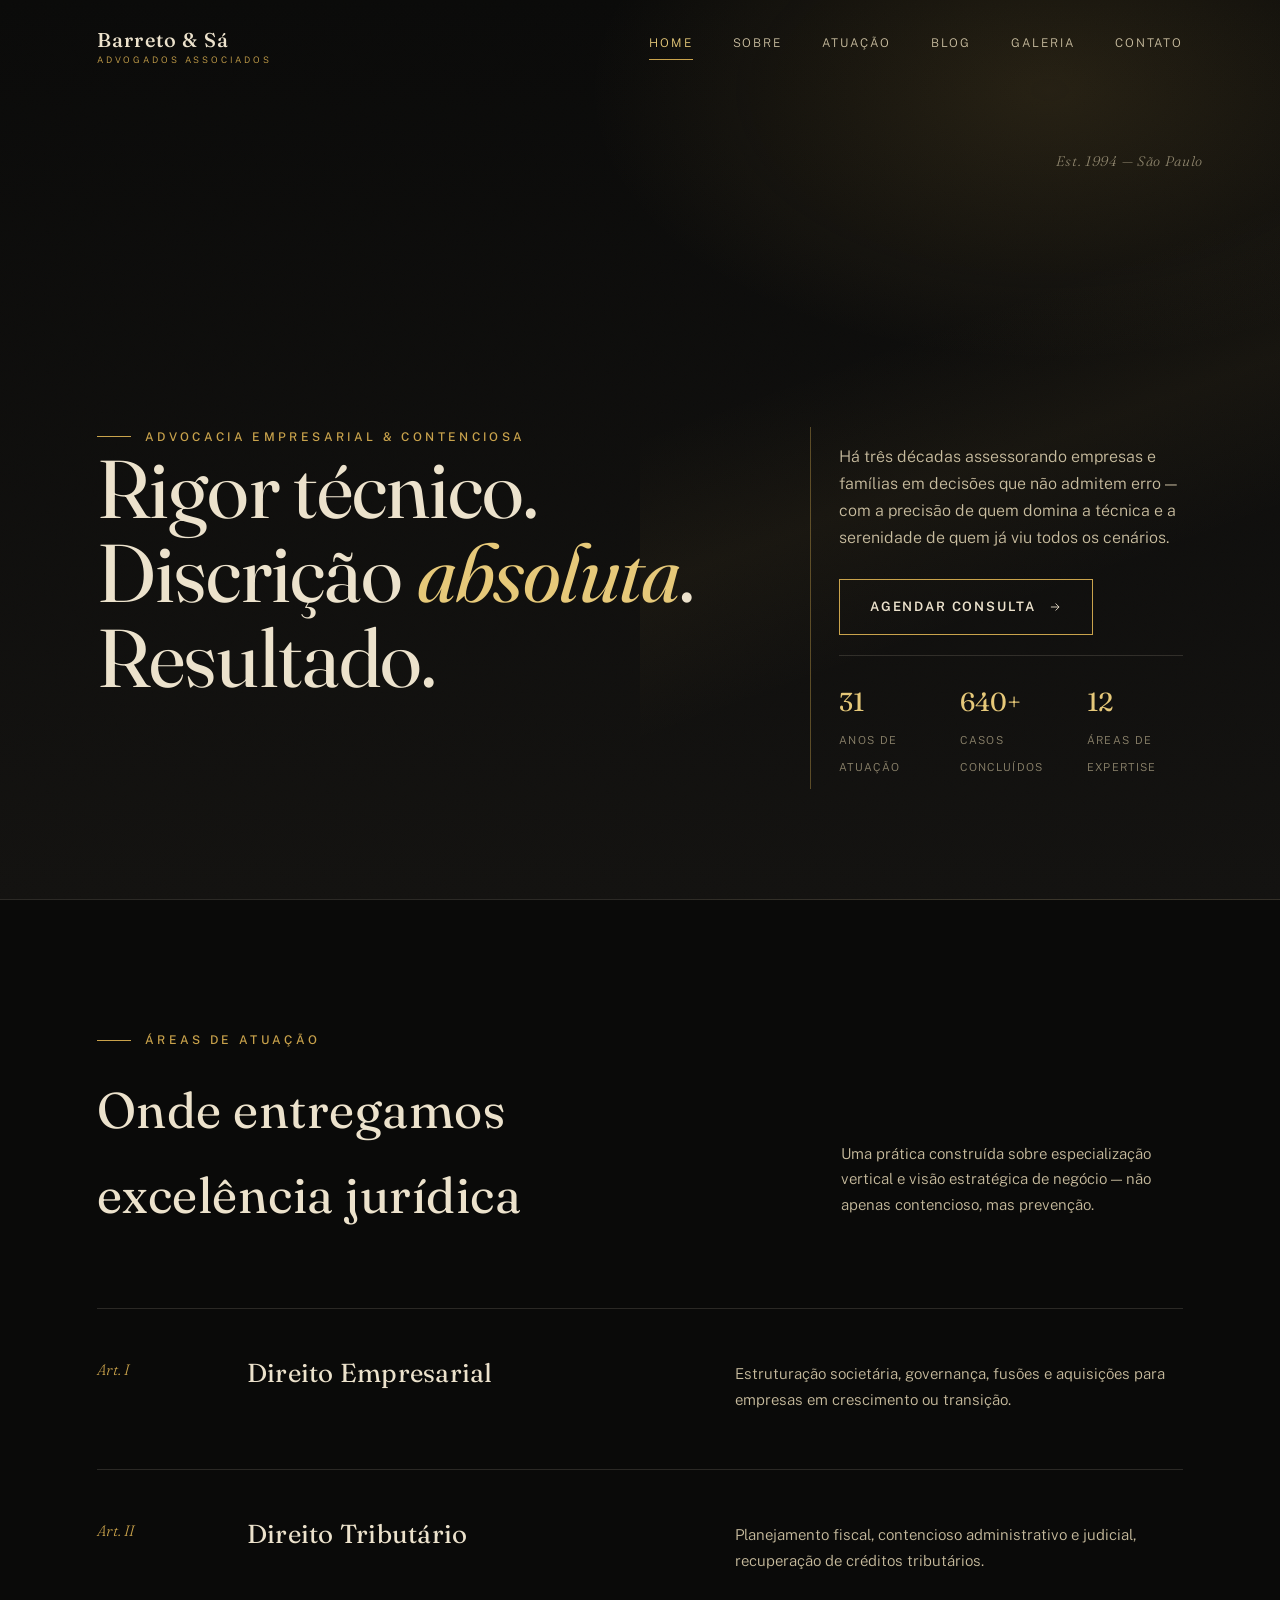
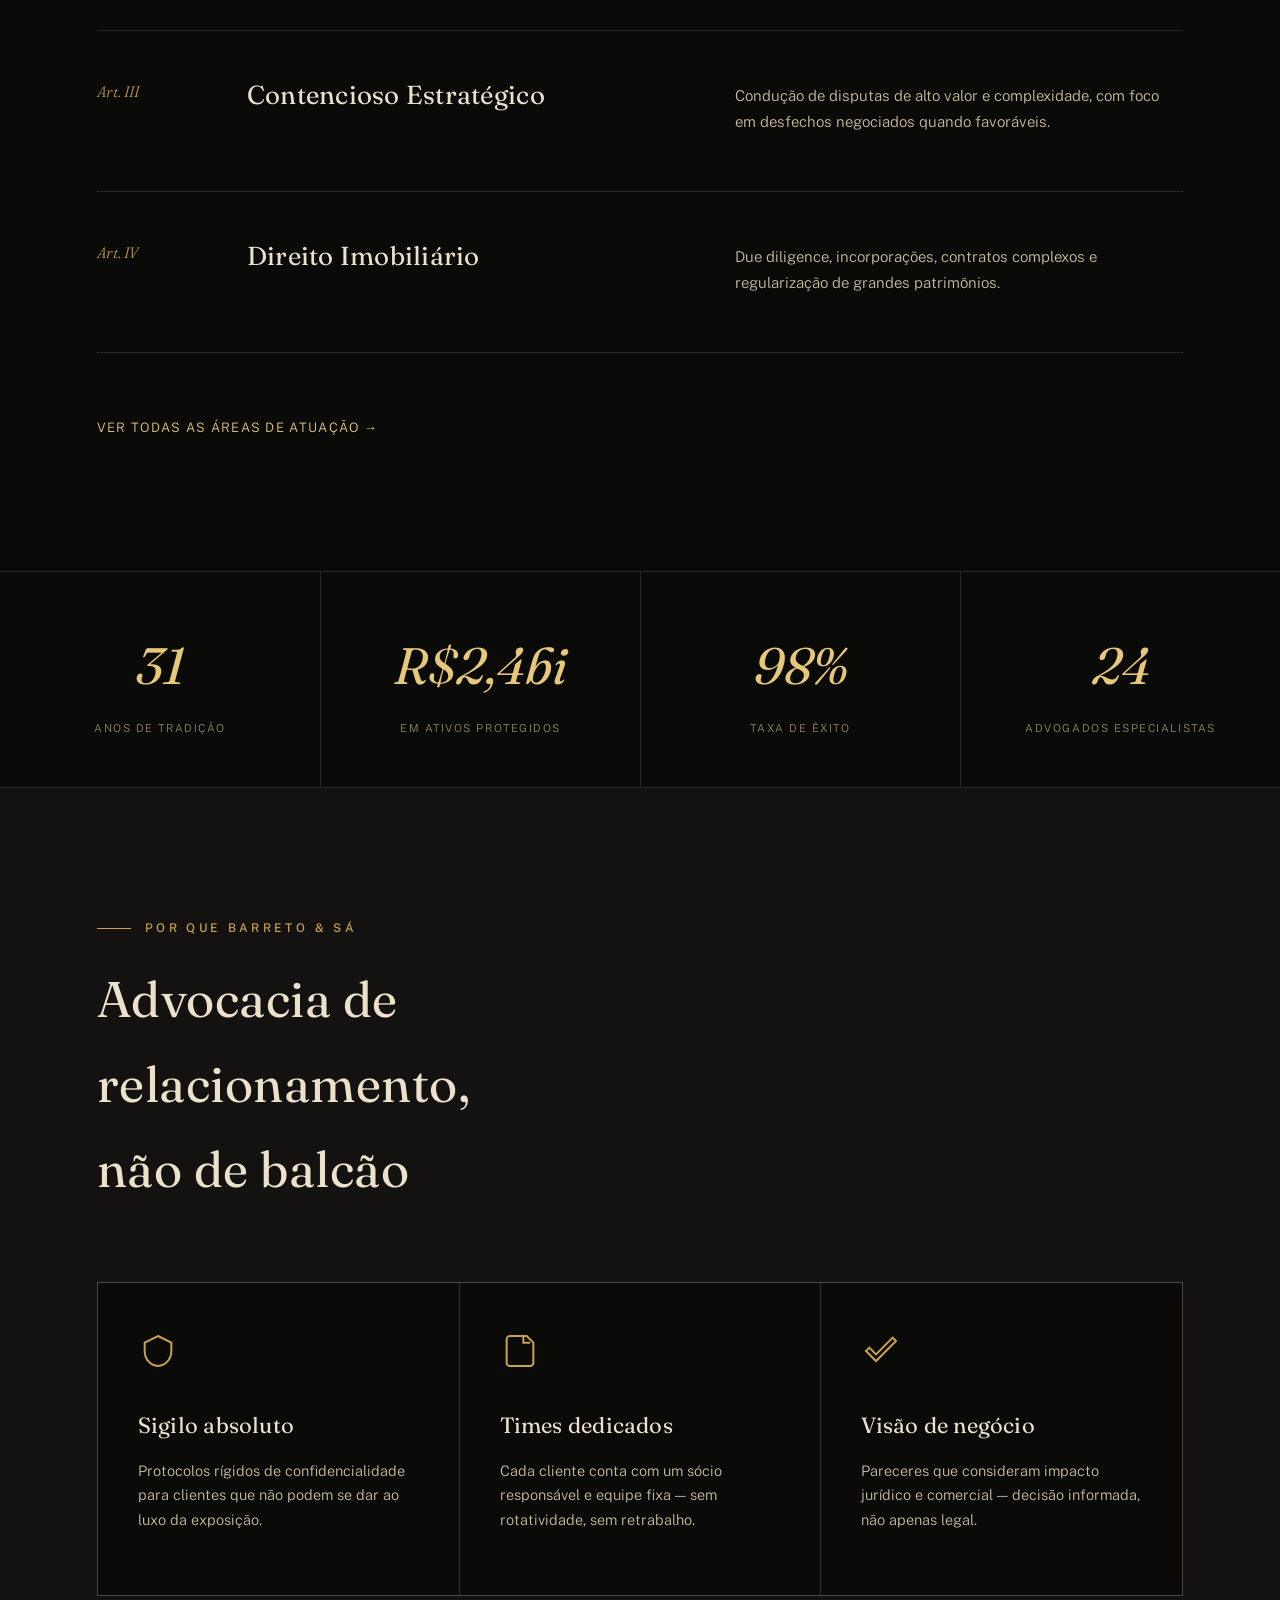
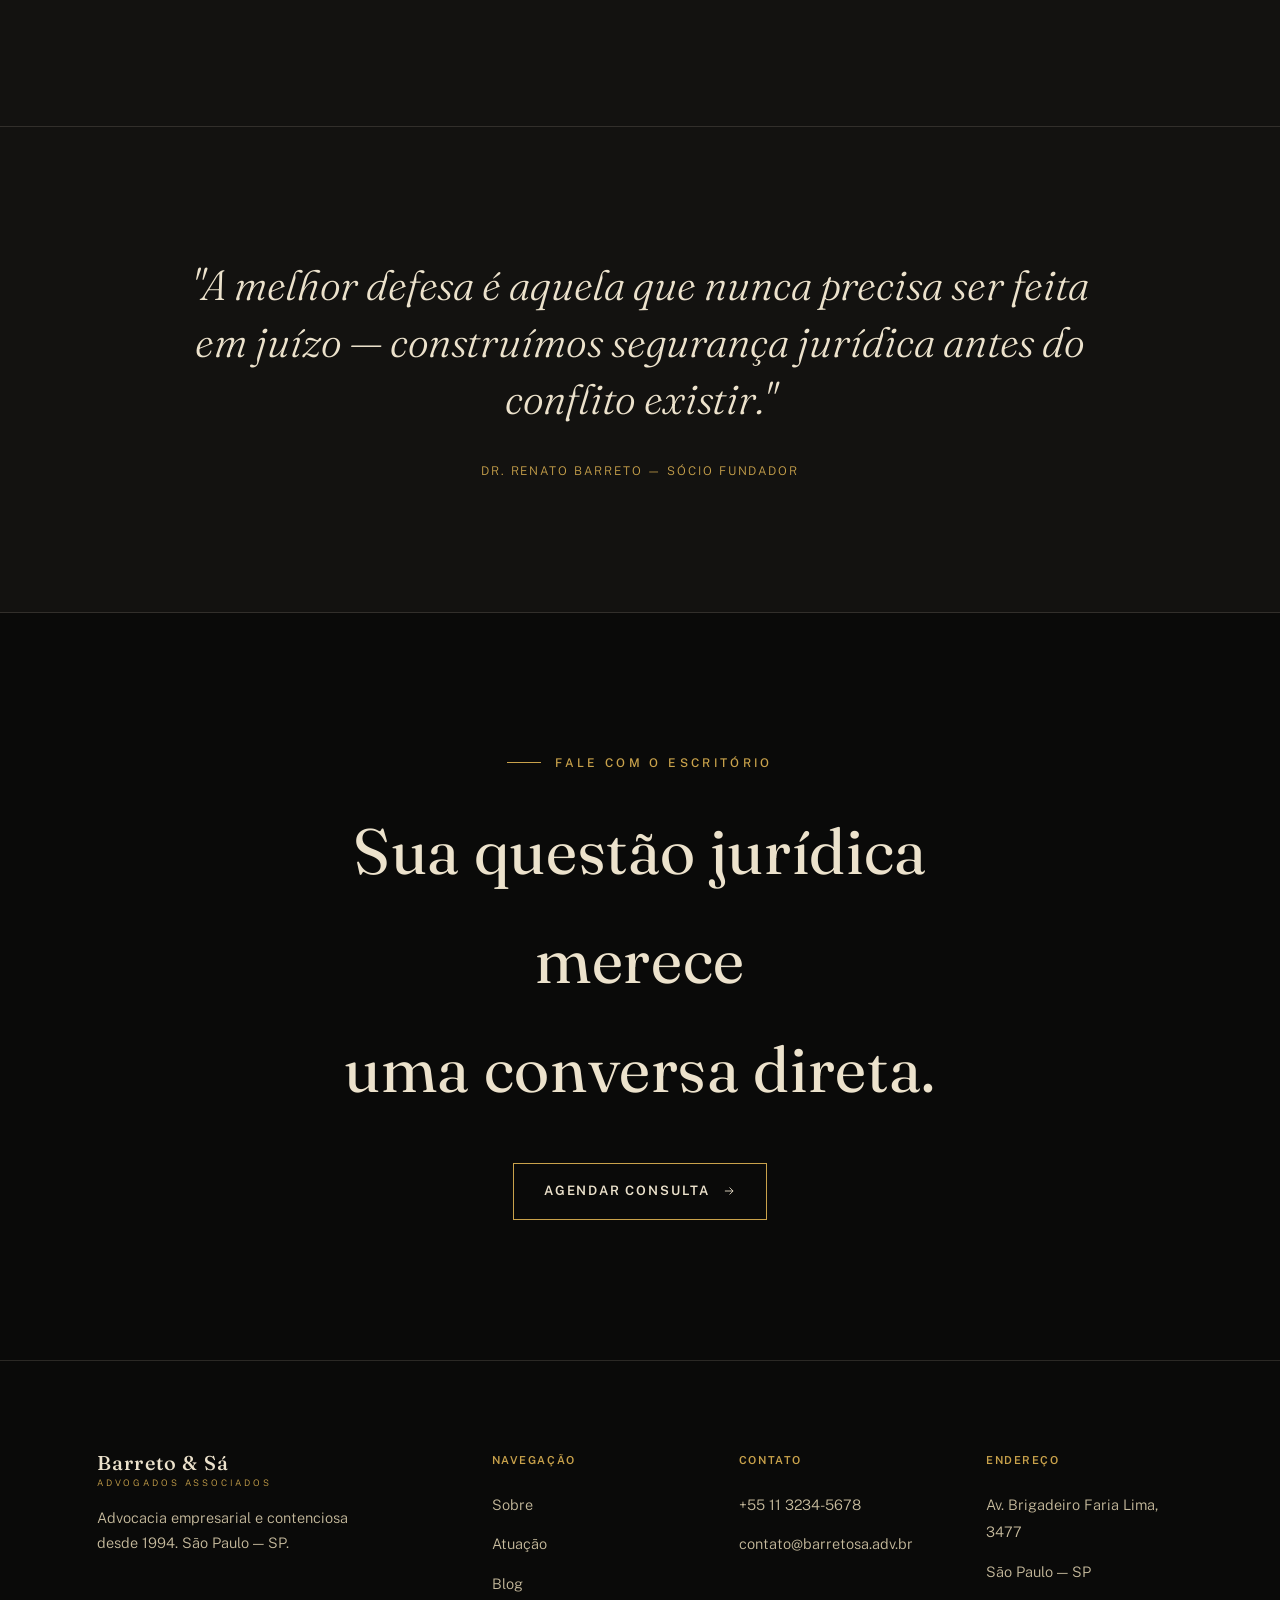
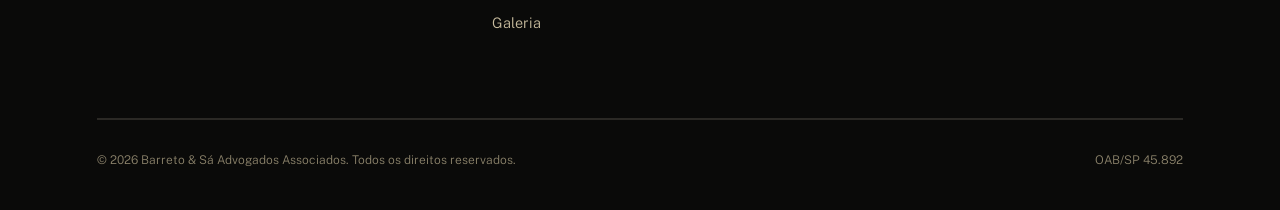
==== site/index.html @ e611cafb "Add premium law firm website (6 pages) Static HTML/CSS/JS site for Barreto & Sá Advogados with Home," ====
<!DOCTYPE html>
<html lang="pt-BR">
<head>
<meta charset="UTF-8">
<meta name="viewport" content="width=device-width, initial-scale=1.0">
<title>Barreto &amp; Sá Advogados — Advocacia Empresarial e Contenciosa</title>
<meta name="description" content="Escritório de advocacia especializado em direito empresarial, tributário e contencioso estratégico. Tradição, rigor técnico e discrição.">
<link rel="stylesheet" href="assets/css/style.css">
</head>
<body>

<header class="site-header">
  <div class="container">
    <a href="index.html" class="brand">
      <strong>Barreto &amp; Sá</strong>
      <span>Advogados Associados</span>
    </a>
    <nav class="nav-desktop">
      <a href="index.html">Home</a>
      <a href="sobre.html">Sobre</a>
      <a href="atuacao.html">Atuação</a>
      <a href="blog.html">Blog</a>
      <a href="galeria.html">Galeria</a>
      <a href="contato.html">Contato</a>
    </nav>
    <button class="nav-toggle" aria-label="Abrir menu">
      <span></span><span></span><span></span>
    </button>
  </div>
</header>

<nav class="nav-mobile">
  <a href="index.html"><span>01</span>Home</a>
  <a href="sobre.html"><span>02</span>Sobre</a>
  <a href="atuacao.html"><span>03</span>Atuação</a>
  <a href="blog.html"><span>04</span>Blog</a>
  <a href="galeria.html"><span>05</span>Galeria</a>
  <a href="contato.html"><span>06</span>Contato</a>
</nav>

<main>

  <section class="hero">
    <span class="hero-index">Est. 1994 — São Paulo</span>
    <div class="container">
      <div>
        <div class="eyebrow">Advocacia empresarial &amp; contenciosa</div>
        <h1>Rigor técnico.<br>Discrição <em>absoluta</em>.<br>Resultado.</h1>
      </div>
      <div class="hero-lede">
        <p>Há três décadas assessorando empresas e famílias em decisões que não admitem erro — com a precisão de quem domina a técnica e a serenidade de quem já viu todos os cenários.</p>
        <a href="contato.html" class="btn">
          Agendar consulta
          <svg viewBox="0 0 24 24" fill="none" stroke="currentColor" stroke-width="1.5"><path d="M5 12h14M13 6l6 6-6 6"/></svg>
        </a>
        <div class="hero-meta">
          <div><strong>31</strong><span>Anos de atuação</span></div>
          <div><strong>640+</strong><span>Casos concluídos</span></div>
          <div><strong>12</strong><span>Áreas de expertise</span></div>
        </div>
      </div>
    </div>
  </section>

  <section class="section">
    <div class="container">
      <div class="section-head" data-reveal>
        <div>
          <div class="eyebrow">Áreas de atuação</div>
          <h2>Onde entregamos<br>excelência jurídica</h2>
        </div>
        <p>Uma prática construída sobre especialização vertical e visão estratégica de negócio — não apenas contencioso, mas prevenção.</p>
      </div>

      <div class="article-list">
        <div class="article-row" data-reveal>
          <span class="article-num">Art. I</span>
          <h3>Direito Empresarial</h3>
          <p>Estruturação societária, governança, fusões e aquisições para empresas em crescimento ou transição.</p>
        </div>
        <div class="article-row" data-reveal>
          <span class="article-num">Art. II</span>
          <h3>Direito Tributário</h3>
          <p>Planejamento fiscal, contencioso administrativo e judicial, recuperação de créditos tributários.</p>
        </div>
        <div class="article-row" data-reveal>
          <span class="article-num">Art. III</span>
          <h3>Contencioso Estratégico</h3>
          <p>Condução de disputas de alto valor e complexidade, com foco em desfechos negociados quando favoráveis.</p>
        </div>
        <div class="article-row" data-reveal>
          <span class="article-num">Art. IV</span>
          <h3>Direito Imobiliário</h3>
          <p>Due diligence, incorporações, contratos complexos e regularização de grandes patrimônios.</p>
        </div>
      </div>
      <div style="margin-top:60px" data-reveal>
        <a href="atuacao.html" class="link-underline" style="font-size:13px;letter-spacing:.1em;text-transform:uppercase;color:var(--gold-light)">Ver todas as áreas de atuação →</a>
      </div>
    </div>
  </section>

  <div class="stat-strip">
    <div class="stat"><strong>31</strong><span>Anos de tradição</span></div>
    <div class="stat"><strong>R$2,4bi</strong><span>Em ativos protegidos</span></div>
    <div class="stat"><strong>98%</strong><span>Taxa de êxito</span></div>
    <div class="stat"><strong>24</strong><span>Advogados especialistas</span></div>
  </div>

  <section class="section section--soft">
    <div class="container">
      <div class="section-head" data-reveal>
        <div>
          <div class="eyebrow">Por que Barreto &amp; Sá</div>
          <h2>Advocacia de<br>relacionamento, não de balcão</h2>
        </div>
      </div>
      <div class="grid-3" data-reveal>
        <div class="card">
          <svg class="card-icon" viewBox="0 0 24 24" fill="none" stroke="currentColor" stroke-width="1.2"><path d="M12 3l8 4v5c0 5-3.5 8.5-8 9-4.5-.5-8-4-8-9V7l8-4z"/></svg>
          <h3>Sigilo absoluto</h3>
          <p>Protocolos rígidos de confidencialidade para clientes que não podem se dar ao luxo da exposição.</p>
        </div>
        <div class="card">
          <svg class="card-icon" viewBox="0 0 24 24" fill="none" stroke="currentColor" stroke-width="1.2"><path d="M4 19V5a2 2 0 012-2h10l4 4v12a2 2 0 01-2 2H6a2 2 0 01-2-2z"/><path d="M14 3v4h4"/></svg>
          <h3>Times dedicados</h3>
          <p>Cada cliente conta com um sócio responsável e equipe fixa — sem rotatividade, sem retrabalho.</p>
        </div>
        <div class="card">
          <svg class="card-icon" viewBox="0 0 24 24" fill="none" stroke="currentColor" stroke-width="1.2"><path d="M3 12l2-2 4 4 10-10 2 2-12 12-6-6z"/></svg>
          <h3>Visão de negócio</h3>
          <p>Pareceres que consideram impacto jurídico e comercial — decisão informada, não apenas legal.</p>
        </div>
      </div>
    </div>
  </section>

  <div class="quote-block" data-reveal>
    <div class="container">
      <blockquote>"A melhor defesa é aquela que nunca precisa ser feita em juízo — construímos segurança jurídica antes do conflito existir."</blockquote>
      <cite>Dr. Renato Barreto — Sócio Fundador</cite>
    </div>
  </div>

  <section class="cta">
    <div class="container" data-reveal>
      <div class="eyebrow" style="justify-content:center">Fale com o escritório</div>
      <h2>Sua questão jurídica merece<br>uma conversa direta.</h2>
      <a href="contato.html" class="btn">
        Agendar consulta
        <svg viewBox="0 0 24 24" fill="none" stroke="currentColor" stroke-width="1.5"><path d="M5 12h14M13 6l6 6-6 6"/></svg>
      </a>
    </div>
  </section>

</main>

<footer class="site-footer">
  <div class="container">
    <div class="footer-grid">
      <div class="footer-brand">
        <div class="brand"><strong>Barreto &amp; Sá</strong><span>Advogados Associados</span></div>
        <p>Advocacia empresarial e contenciosa desde 1994. São Paulo — SP.</p>
      </div>
      <div>
        <h4>Navegação</h4>
        <ul>
          <li><a href="sobre.html">Sobre</a></li>
          <li><a href="atuacao.html">Atuação</a></li>
          <li><a href="blog.html">Blog</a></li>
          <li><a href="galeria.html">Galeria</a></li>
        </ul>
      </div>
      <div>
        <h4>Contato</h4>
        <ul>
          <li><a href="tel:+551132345678">+55 11 3234-5678</a></li>
          <li><a href="mailto:contato@barretosa.adv.br">contato@barretosa.adv.br</a></li>
        </ul>
      </div>
      <div>
        <h4>Endereço</h4>
        <ul>
          <li><a href="contato.html">Av. Brigadeiro Faria Lima, 3477</a></li>
          <li><a href="contato.html">São Paulo — SP</a></li>
        </ul>
      </div>
    </div>
    <hr class="rule">
    <div class="footer-bottom">
      <span>© 2026 Barreto &amp; Sá Advogados Associados. Todos os direitos reservados.</span>
      <span>OAB/SP 45.892</span>
    </div>
  </div>
</footer>

<script src="assets/js/main.js"></script>
</body>
</html>
---- site/assets/css/style.css ----
/* ==========================================================================
   BARRETO & SÁ ADVOGADOS — Design System
   Preto · Dourado · Champanhe
   ========================================================================== */

@import url('https://fonts.googleapis.com/css2?family=Fraunces:ital,opsz,wght@0,9..144,300;0,9..144,400;0,9..144,500;0,9..144,600;1,9..144,400;1,9..144,500&family=Public+Sans:wght@300;400;500;600&display=swap');

:root{
  --ink:#0a0a09;
  --ink-soft:#131210;
  --ink-elev:#1b1916;
  --champagne:#ece2cc;
  --champagne-dim:#c9bd9f;
  --champagne-faint:#8d846c;
  --gold:#c9a24b;
  --gold-light:#e6c878;
  --gold-deep:#8a6a2f;
  --line: rgba(236,226,204,0.14);
  --line-strong: rgba(201,162,75,0.4);

  --serif: 'Fraunces', 'Georgia', serif;
  --sans: 'Public Sans', -apple-system, sans-serif;

  --container: 1240px;
  --gutter: clamp(24px, 6vw, 96px);
}

*,*::before,*::after{ box-sizing:border-box; }
html{ scroll-behavior:smooth; }
body{
  margin:0;
  background:var(--ink);
  color:var(--champagne);
  font-family:var(--sans);
  font-weight:300;
  font-size:16px;
  line-height:1.7;
  -webkit-font-smoothing:antialiased;
  position:relative;
}

/* grain overlay */
body::before{
  content:"";
  position:fixed;
  inset:0;
  z-index:9999;
  pointer-events:none;
  opacity:.05;
  mix-blend-mode:overlay;
  background-image:url("data:image/svg+xml,%3Csvg xmlns='http://www.w3.org/2000/svg' width='140' height='140'%3E%3Cfilter id='n'%3E%3CfeTurbulence type='fractalNoise' baseFrequency='0.9' numOctaves='2' stitchTiles='stitch'/%3E%3C/filter%3E%3Crect width='100%25' height='100%25' filter='url(%23n)'/%3E%3C/svg%3E");
}

h1,h2,h3,h4{
  font-family:var(--serif);
  font-weight:400;
  color:var(--champagne);
  margin:0;
  letter-spacing:.01em;
}

a{ color:inherit; text-decoration:none; }
img{ max-width:100%; display:block; }
ul{ list-style:none; margin:0; padding:0; }

.container{
  max-width:var(--container);
  margin:0 auto;
  padding-left:var(--gutter);
  padding-right:var(--gutter);
}

.eyebrow{
  display:flex;
  align-items:center;
  gap:14px;
  font-family:var(--sans);
  font-size:12px;
  letter-spacing:.28em;
  text-transform:uppercase;
  color:var(--gold);
  font-weight:500;
}
.eyebrow::before{
  content:"";
  width:34px; height:1px;
  background:var(--gold);
}

.rule{
  height:1px;
  width:100%;
  background:var(--line);
  border:none;
  margin:0;
}
.rule--gold{ background:var(--line-strong); }

/* ---------------- buttons / links ---------------- */
.btn{
  display:inline-flex;
  align-items:center;
  gap:12px;
  font-family:var(--sans);
  font-size:13px;
  letter-spacing:.14em;
  text-transform:uppercase;
  font-weight:600;
  padding:16px 30px;
  border:1px solid var(--gold);
  color:var(--champagne);
  position:relative;
  overflow:hidden;
  transition:color .5s ease;
}
.btn::before{
  content:"";
  position:absolute;
  inset:0;
  background:var(--gold);
  transform:translateX(-101%);
  transition:transform .5s cubic-bezier(.65,0,.35,1);
  z-index:-1;
}
.btn:hover{ color:var(--ink); }
.btn:hover::before{ transform:translateX(0); }
.btn svg{ width:14px; height:14px; transition:transform .4s ease; }
.btn:hover svg{ transform:translateX(4px); }

.btn--ghost{ border-color:var(--line); }
.btn--ghost:hover{ color:var(--champagne); }
.btn--ghost::before{ background:var(--ink-elev); }

.link-underline{
  position:relative;
  padding-bottom:2px;
  background-image:linear-gradient(var(--gold),var(--gold));
  background-size:0% 1px;
  background-repeat:no-repeat;
  background-position:left bottom;
  transition:background-size .4s ease;
}
.link-underline:hover{ background-size:100% 1px; }

/* ---------------- header ---------------- */
.site-header{
  position:fixed;
  top:0; left:0; right:0;
  z-index:500;
  padding:28px 0;
  transition:background .5s ease, padding .5s ease, border-color .5s ease;
  border-bottom:1px solid transparent;
}
.site-header.is-scrolled{
  background:rgba(10,10,9,.92);
  backdrop-filter:blur(10px);
  padding:18px 0;
  border-color:var(--line);
}
.site-header .container{
  display:flex;
  align-items:center;
  justify-content:space-between;
  gap:24px;
}
.brand{
  font-family:var(--serif);
  font-size:20px;
  letter-spacing:.06em;
  display:flex;
  flex-direction:column;
  line-height:1.15;
}
.brand strong{ font-weight:500; }
.brand span{
  font-family:var(--sans);
  font-size:9px;
  letter-spacing:.32em;
  text-transform:uppercase;
  color:var(--gold);
  margin-top:4px;
}

.nav-desktop{
  display:flex;
  align-items:center;
  gap:40px;
}
.nav-desktop a{
  font-size:12px;
  letter-spacing:.16em;
  text-transform:uppercase;
  color:var(--champagne-dim);
  padding-bottom:6px;
  border-bottom:1px solid transparent;
  transition:color .3s ease, border-color .3s ease;
}
.nav-desktop a:hover,
.nav-desktop a.active{
  color:var(--gold-light);
  border-color:var(--gold);
}

.nav-toggle{
  display:none;
  flex-direction:column;
  gap:6px;
  background:none;
  border:none;
  cursor:pointer;
  padding:8px;
  z-index:600;
}
.nav-toggle span{
  width:26px; height:1px;
  background:var(--champagne);
  transition:transform .35s ease, opacity .35s ease;
}
.nav-toggle.is-open span:nth-child(1){ transform:translateY(7px) rotate(45deg); }
.nav-toggle.is-open span:nth-child(2){ opacity:0; }
.nav-toggle.is-open span:nth-child(3){ transform:translateY(-7px) rotate(-45deg); }

.nav-mobile{
  position:fixed;
  inset:0;
  background:var(--ink);
  z-index:400;
  display:flex;
  flex-direction:column;
  align-items:flex-start;
  justify-content:center;
  gap:22px;
  padding:0 var(--gutter);
  transform:translateY(-100%);
  transition:transform .55s cubic-bezier(.65,0,.35,1);
}
.nav-mobile.is-open{ transform:translateY(0); }
.nav-mobile a{
  font-family:var(--serif);
  font-size:clamp(30px,7vw,46px);
  color:var(--champagne);
  font-style:italic;
}
.nav-mobile a span{
  color:var(--gold);
  font-family:var(--sans);
  font-size:13px;
  font-style:normal;
  margin-right:16px;
}

/* ---------------- hero ---------------- */
.hero{
  min-height:100vh;
  display:flex;
  align-items:flex-end;
  position:relative;
  padding-top:160px;
  padding-bottom:110px;
  background:
    radial-gradient(ellipse 60% 50% at 82% 10%, rgba(201,162,75,.14), transparent 60%),
    linear-gradient(180deg,#0a0a09 0%, #131210 100%);
  border-bottom:1px solid var(--line);
  overflow:hidden;
}
.hero::after{
  content:"";
  position:absolute;
  right:-10%; top:-20%;
  width:60%; height:140%;
  background:linear-gradient(160deg, transparent 40%, rgba(201,162,75,.05) 50%, transparent 60%);
  pointer-events:none;
}
.hero .container{
  display:grid;
  grid-template-columns:1.4fr .8fr;
  gap:60px;
  width:100%;
  position:relative;
  z-index:2;
}
.hero-index{
  position:absolute;
  top:150px; right:var(--gutter);
  font-family:var(--serif);
  font-style:italic;
  font-size:14px;
  color:var(--champagne-faint);
  letter-spacing:.05em;
}
.hero h1{
  font-size:clamp(46px, 6.4vw, 92px);
  line-height:1.03;
  letter-spacing:-.01em;
}
.hero h1 em{
  font-style:italic;
  color:var(--gold-light);
  font-weight:400;
}
.hero-lede{
  align-self:flex-end;
  padding-bottom:10px;
  border-left:1px solid var(--line-strong);
  padding-left:28px;
}
.hero-lede p{
  color:var(--champagne-dim);
  font-size:16px;
  margin-bottom:28px;
}
.hero-meta{
  margin-top:20px;
  display:flex;
  gap:36px;
  padding-top:24px;
  border-top:1px solid var(--line);
}
.hero-meta div strong{
  display:block;
  font-family:var(--serif);
  font-size:26px;
  color:var(--gold-light);
  font-weight:400;
}
.hero-meta div span{
  font-size:11px;
  letter-spacing:.12em;
  text-transform:uppercase;
  color:var(--champagne-faint);
}

/* ---------------- page hero (inner pages) ---------------- */
.page-hero{
  padding:200px 0 90px;
  border-bottom:1px solid var(--line);
  background:
    radial-gradient(ellipse 50% 60% at 12% 0%, rgba(201,162,75,.12), transparent 60%),
    var(--ink);
}
.page-hero .eyebrow{ margin-bottom:22px; }
.page-hero h1{
  font-size:clamp(40px,6vw,72px);
  max-width:16ch;
}
.page-hero p{
  max-width:56ch;
  color:var(--champagne-dim);
  margin-top:24px;
  font-size:17px;
}

/* ---------------- sections ---------------- */
section{ position:relative; }
.section{ padding:130px 0; }
.section--tight{ padding:90px 0; }
.section--soft{ background:var(--ink-soft); }

.section-head{
  display:flex;
  justify-content:space-between;
  align-items:flex-end;
  gap:40px;
  margin-bottom:70px;
  flex-wrap:wrap;
}
.section-head h2{
  font-size:clamp(32px,4vw,50px);
  max-width:14ch;
  margin-top:18px;
}
.section-head p{
  max-width:38ch;
  color:var(--champagne-dim);
  font-size:15px;
  padding-bottom:6px;
}

/* numbered article style */
.article-list{
  display:flex;
  flex-direction:column;
}
.article-row{
  display:grid;
  grid-template-columns:110px 1fr 1fr;
  gap:40px;
  padding:42px 0;
  border-top:1px solid var(--line);
  align-items:start;
  transition:background .4s ease;
}
.article-list .article-row:last-child{ border-bottom:1px solid var(--line); }
.article-row:hover{ background:rgba(201,162,75,.03); }
.article-num{
  font-family:var(--serif);
  font-style:italic;
  font-size:15px;
  color:var(--gold);
  padding-top:6px;
}
.article-row h3{ font-size:26px; }
.article-row p{ color:var(--champagne-dim); font-size:15px; margin-top:10px; }
.article-tag{
  font-size:11px;
  letter-spacing:.12em;
  text-transform:uppercase;
  color:var(--champagne-faint);
}

/* cards grid */
.grid-3{
  display:grid;
  grid-template-columns:repeat(3,1fr);
  gap:1px;
  background:var(--line);
  border:1px solid var(--line);
}
.grid-2{
  display:grid;
  grid-template-columns:repeat(2,1fr);
  gap:1px;
  background:var(--line);
  border:1px solid var(--line);
}
.card{
  background:var(--ink);
  padding:48px 40px;
  transition:background .4s ease;
}
.card:hover{ background:var(--ink-soft); }
.card .card-icon{
  width:40px; height:40px;
  margin-bottom:28px;
  color:var(--gold);
}
.card h3{ font-size:22px; margin-bottom:14px; }
.card p{ color:var(--champagne-dim); font-size:14.5px; }

/* stat strip */
.stat-strip{
  display:grid;
  grid-template-columns:repeat(4,1fr);
  border-top:1px solid var(--line);
  border-bottom:1px solid var(--line);
}
.stat{
  padding:50px 30px;
  text-align:center;
  border-left:1px solid var(--line);
}
.stat:first-child{ border-left:none; }
.stat strong{
  display:block;
  font-family:var(--serif);
  font-style:italic;
  font-size:clamp(36px,4vw,54px);
  color:var(--gold-light);
  font-weight:400;
}
.stat span{
  font-size:11px;
  letter-spacing:.14em;
  text-transform:uppercase;
  color:var(--champagne-faint);
  display:block;
  margin-top:10px;
}

/* quote */
.quote-block{
  padding:130px 0;
  text-align:center;
  background:var(--ink-soft);
  border-top:1px solid var(--line);
  border-bottom:1px solid var(--line);
}
.quote-block blockquote{
  font-family:var(--serif);
  font-style:italic;
  font-size:clamp(26px,3.6vw,42px);
  max-width:900px;
  margin:0 auto;
  line-height:1.35;
  color:var(--champagne);
}
.quote-block cite{
  display:block;
  margin-top:34px;
  font-style:normal;
  font-size:12px;
  letter-spacing:.16em;
  text-transform:uppercase;
  color:var(--gold);
}

/* CTA */
.cta{
  padding:140px 0;
  text-align:center;
  position:relative;
}
.cta h2{
  font-size:clamp(34px,5vw,64px);
  max-width:16ch;
  margin:24px auto 40px;
}

/* footer */
.site-footer{
  border-top:1px solid var(--line);
  padding:90px 0 40px;
  background:var(--ink);
}
.footer-grid{
  display:grid;
  grid-template-columns:1.4fr .8fr .8fr .8fr;
  gap:50px;
  padding-bottom:70px;
}
.footer-grid h4{
  font-size:11px;
  letter-spacing:.14em;
  text-transform:uppercase;
  color:var(--gold);
  margin-bottom:22px;
  font-family:var(--sans);
  font-weight:600;
}
.footer-grid li{ margin-bottom:12px; }
.footer-grid a{ color:var(--champagne-dim); font-size:14.5px; }
.footer-grid a:hover{ color:var(--gold-light); }
.footer-brand p{ color:var(--champagne-dim); font-size:14.5px; max-width:32ch; margin-top:18px; }
.footer-bottom{
  display:flex;
  justify-content:space-between;
  align-items:center;
  padding-top:30px;
  border-top:1px solid var(--line);
  font-size:12px;
  color:var(--champagne-faint);
  flex-wrap:wrap;
  gap:12px;
}

/* reveal on scroll */
[data-reveal]{
  opacity:0;
  transform:translateY(28px);
  transition:opacity .9s cubic-bezier(.16,1,.3,1), transform .9s cubic-bezier(.16,1,.3,1);
}
[data-reveal].is-visible{ opacity:1; transform:none; }

/* ---------------- sobre page ---------------- */
.timeline{ position:relative; padding-left:40px; }
.timeline::before{
  content:"";
  position:absolute; left:0; top:6px; bottom:6px;
  width:1px; background:var(--line);
}
.timeline-item{ position:relative; padding-bottom:60px; }
.timeline-item::before{
  content:"";
  position:absolute; left:-45px; top:4px;
  width:9px; height:9px; border-radius:50%;
  background:var(--gold);
  box-shadow:0 0 0 4px var(--ink), 0 0 0 5px var(--line-strong);
}
.timeline-item .year{
  font-family:var(--serif); font-style:italic;
  color:var(--gold); font-size:18px; margin-bottom:8px; display:block;
}
.timeline-item h3{ font-size:22px; margin-bottom:8px; }
.timeline-item p{ color:var(--champagne-dim); font-size:15px; max-width:60ch; }

.partner-card{ display:flex; gap:34px; padding:44px 0; border-top:1px solid var(--line); }
.partner-card:last-child{ border-bottom:1px solid var(--line); }
.partner-photo{
  width:150px; height:180px; flex-shrink:0;
  background:linear-gradient(155deg,var(--ink-elev),var(--ink-soft));
  border:1px solid var(--line-strong);
  display:flex; align-items:center; justify-content:center;
  font-family:var(--serif); font-style:italic; color:var(--gold); font-size:13px;
}
.partner-card h3{ font-size:24px; }
.partner-card .role{ color:var(--gold); font-size:12px; letter-spacing:.1em; text-transform:uppercase; margin:8px 0 16px; }
.partner-card p{ color:var(--champagne-dim); font-size:14.5px; max-width:56ch; }

/* ---------------- atuação page ---------------- */
.practice-accordion{ border-top:1px solid var(--line); }
.practice-item{ border-bottom:1px solid var(--line); }
.practice-trigger{
  width:100%;
  display:flex;
  align-items:center;
  justify-content:space-between;
  gap:20px;
  padding:34px 0;
  background:none;
  border:none;
  cursor:pointer;
  text-align:left;
  color:var(--champagne);
}
.practice-trigger .num{ font-family:var(--serif); font-style:italic; color:var(--gold); font-size:14px; margin-right:24px; }
.practice-trigger h3{ font-size:26px; flex:1; }
.practice-trigger .plus{
  width:32px; height:32px;
  border:1px solid var(--line-strong);
  border-radius:50%;
  position:relative;
  flex-shrink:0;
  transition:transform .4s ease, background .4s ease;
}
.practice-trigger .plus::before,
.practice-trigger .plus::after{
  content:"";
  position:absolute; background:var(--gold);
  top:50%; left:50%;
  transform:translate(-50%,-50%);
}
.practice-trigger .plus::before{ width:12px; height:1px; }
.practice-trigger .plus::after{ width:1px; height:12px; transition:opacity .3s ease; }
.practice-item.is-open .plus{ transform:rotate(180deg); background:var(--gold); }
.practice-item.is-open .plus::after{ opacity:0; }
.practice-item.is-open .plus::before{ background:var(--ink); }

.practice-panel{
  max-height:0;
  overflow:hidden;
  transition:max-height .5s cubic-bezier(.65,0,.35,1);
}
.practice-panel-inner{
  padding:0 0 40px 54px;
  color:var(--champagne-dim);
  font-size:15px;
  max-width:70ch;
  display:flex;
  flex-wrap:wrap;
  gap:12px 30px;
}
.practice-panel-inner p{ width:100%; margin-bottom:16px; }
.practice-panel-inner li{ font-size:13px; color:var(--gold-light); }
.practice-panel-inner li::before{ content:"— "; color:var(--gold); }

/* ---------------- blog page ---------------- */
.post-featured{
  display:grid;
  grid-template-columns:1fr 1fr;
  gap:60px;
  align-items:center;
  padding-bottom:90px;
  border-bottom:1px solid var(--line);
  margin-bottom:90px;
}
.post-thumb{
  aspect-ratio:4/5;
  background:
    linear-gradient(155deg, rgba(201,162,75,.18), transparent 60%),
    linear-gradient(200deg,#1b1916,#0a0a09);
  border:1px solid var(--line-strong);
  position:relative;
  overflow:hidden;
}
.post-thumb::after{
  content:attr(data-tag);
  position:absolute; bottom:20px; left:20px;
  font-size:11px; letter-spacing:.14em; text-transform:uppercase;
  color:var(--gold-light);
  border:1px solid var(--line-strong);
  padding:8px 14px;
  background:rgba(10,10,9,.6);
}
.post-meta{
  display:flex; gap:18px; align-items:center;
  font-size:11.5px; letter-spacing:.1em; text-transform:uppercase;
  color:var(--champagne-faint);
  margin-bottom:20px;
}
.post-meta .dot{ width:4px;height:4px;border-radius:50%;background:var(--gold); }
.post-featured h2{ font-size:clamp(28px,3.4vw,42px); margin-bottom:20px; }
.post-featured p{ color:var(--champagne-dim); margin-bottom:28px; }

.post-grid{
  display:grid;
  grid-template-columns:repeat(3,1fr);
  gap:50px 40px;
}
.post-card .post-thumb{ aspect-ratio:5/4; margin-bottom:26px; }
.post-card h3{ font-size:21px; margin-bottom:12px; line-height:1.3; }
.post-card p{ color:var(--champagne-dim); font-size:14px; }

.blog-filters{
  display:flex; gap:10px; flex-wrap:wrap;
  margin-bottom:70px;
}
.blog-filters button{
  background:none;
  border:1px solid var(--line);
  color:var(--champagne-dim);
  font-size:12px;
  letter-spacing:.08em;
  text-transform:uppercase;
  padding:10px 20px;
  cursor:pointer;
  transition:all .3s ease;
}
.blog-filters button.active,
.blog-filters button:hover{
  border-color:var(--gold);
  color:var(--gold-light);
}

/* ---------------- galeria page ---------------- */
.gallery-grid{
  display:grid;
  grid-template-columns:repeat(4,1fr);
  grid-auto-rows:220px;
  gap:6px;
}
.gallery-item{
  position:relative;
  overflow:hidden;
  cursor:pointer;
  background:linear-gradient(160deg,var(--ink-elev),#0a0a09);
  border:1px solid var(--line);
}
.gallery-item.tall{ grid-row:span 2; }
.gallery-item.wide{ grid-column:span 2; }
.gallery-item::before{
  content:"";
  position:absolute; inset:0;
  background:radial-gradient(circle at 30% 20%, rgba(201,162,75,.22), transparent 60%);
  opacity:.7;
  transition:opacity .5s ease;
}
.gallery-item::after{
  content:attr(data-label);
  position:absolute; left:22px; bottom:22px;
  font-family:var(--serif); font-style:italic;
  color:var(--champagne);
  font-size:16px;
  opacity:0;
  transform:translateY(10px);
  transition:all .45s ease;
}
.gallery-item:hover::before{ opacity:1; }
.gallery-item:hover::after{ opacity:1; transform:none; }
.gallery-item:hover{ border-color:var(--line-strong); }

.lightbox{
  position:fixed; inset:0; z-index:900;
  background:rgba(10,10,9,.96);
  display:flex; align-items:center; justify-content:center;
  opacity:0; pointer-events:none;
  transition:opacity .4s ease;
  flex-direction:column;
  gap:20px;
  padding:40px;
}
.lightbox.is-open{ opacity:1; pointer-events:auto; }
.lightbox-frame{
  width:min(70vw,700px); aspect-ratio:4/3;
  background:linear-gradient(160deg,var(--ink-elev),#0a0a09);
  border:1px solid var(--line-strong);
  display:flex; align-items:center; justify-content:center;
  font-family:var(--serif); font-style:italic; color:var(--gold); font-size:20px;
}
.lightbox-caption{ color:var(--champagne-dim); font-size:13px; letter-spacing:.1em; text-transform:uppercase; }
.lightbox-close{
  position:absolute; top:36px; right:var(--gutter);
  width:44px; height:44px;
  border:1px solid var(--line-strong);
  background:none; cursor:pointer;
  color:var(--champagne);
  font-family:var(--sans); font-size:14px;
}

/* ---------------- contato page ---------------- */
.contact-layout{
  display:grid;
  grid-template-columns:.9fr 1.1fr;
  gap:80px;
}
.contact-info-row{
  display:flex; gap:24px;
  padding:28px 0;
  border-top:1px solid var(--line);
}
.contact-info-row:last-child{ border-bottom:1px solid var(--line); }
.contact-info-row .ic{ color:var(--gold); flex-shrink:0; width:22px; margin-top:3px; }
.contact-info-row h4{
  font-size:11px; letter-spacing:.12em; text-transform:uppercase;
  color:var(--champagne-faint); margin-bottom:8px; font-family:var(--sans); font-weight:600;
}
.contact-info-row p{ font-size:15px; color:var(--champagne); }

.map-block{
  margin-top:40px;
  aspect-ratio:16/9;
  background:
    repeating-linear-gradient(0deg, transparent, transparent 39px, var(--line) 40px),
    repeating-linear-gradient(90deg, transparent, transparent 39px, var(--line) 40px),
    var(--ink-soft);
  border:1px solid var(--line);
  display:flex; align-items:center; justify-content:center;
  position:relative;
}
.map-block span{
  font-family:var(--serif); font-style:italic; color:var(--gold-light); font-size:15px;
  border:1px solid var(--line-strong); padding:12px 22px; background:rgba(10,10,9,.7);
}

.form-field{ margin-bottom:30px; position:relative; }
.form-field label{
  display:block;
  font-size:11px; letter-spacing:.12em; text-transform:uppercase;
  color:var(--champagne-faint);
  margin-bottom:12px;
}
.form-field input,
.form-field select,
.form-field textarea{
  width:100%;
  background:none;
  border:none;
  border-bottom:1px solid var(--line);
  color:var(--champagne);
  font-family:var(--sans);
  font-size:16px;
  padding:10px 2px;
  transition:border-color .3s ease;
}
.form-field select option{ background:var(--ink-soft); }
.form-field input:focus,
.form-field select:focus,
.form-field textarea:focus{
  outline:none;
  border-color:var(--gold);
}
.form-row{ display:grid; grid-template-columns:1fr 1fr; gap:30px; }
.form-note{ font-size:12.5px; color:var(--champagne-faint); margin-top:6px; }
.form-success{
  display:none;
  padding:20px 24px;
  border:1px solid var(--line-strong);
  color:var(--gold-light);
  font-size:14px;
  margin-top:20px;
}
.form-success.is-visible{ display:block; }

/* ---------------- responsive ---------------- */
@media (max-width:980px){
  .nav-desktop{ display:none; }
  .nav-toggle{ display:flex; }
  .hero .container{ grid-template-columns:1fr; gap:40px; }
  .hero-lede{ border-left:none; padding-left:0; border-top:1px solid var(--line-strong); padding-top:24px; }
  .grid-3, .grid-2{ grid-template-columns:1fr; }
  .stat-strip{ grid-template-columns:repeat(2,1fr); }
  .stat:nth-child(3){ border-left:none; }
  .footer-grid{ grid-template-columns:1fr 1fr; }
  .article-row{ grid-template-columns:1fr; gap:10px; }
  .partner-card{ flex-direction:column; }
  .partner-photo{ width:120px; }
  .post-featured{ grid-template-columns:1fr; }
  .post-grid{ grid-template-columns:1fr 1fr; }
  .gallery-grid{ grid-template-columns:repeat(2,1fr); }
  .gallery-item.wide{ grid-column:span 1; }
  .contact-layout{ grid-template-columns:1fr; }
  .form-row{ grid-template-columns:1fr; }
}
@media (max-width:560px){
  .footer-grid{ grid-template-columns:1fr; gap:36px; }
  .post-grid{ grid-template-columns:1fr; }
  .hero-meta{ flex-wrap:wrap; row-gap:20px; }
}
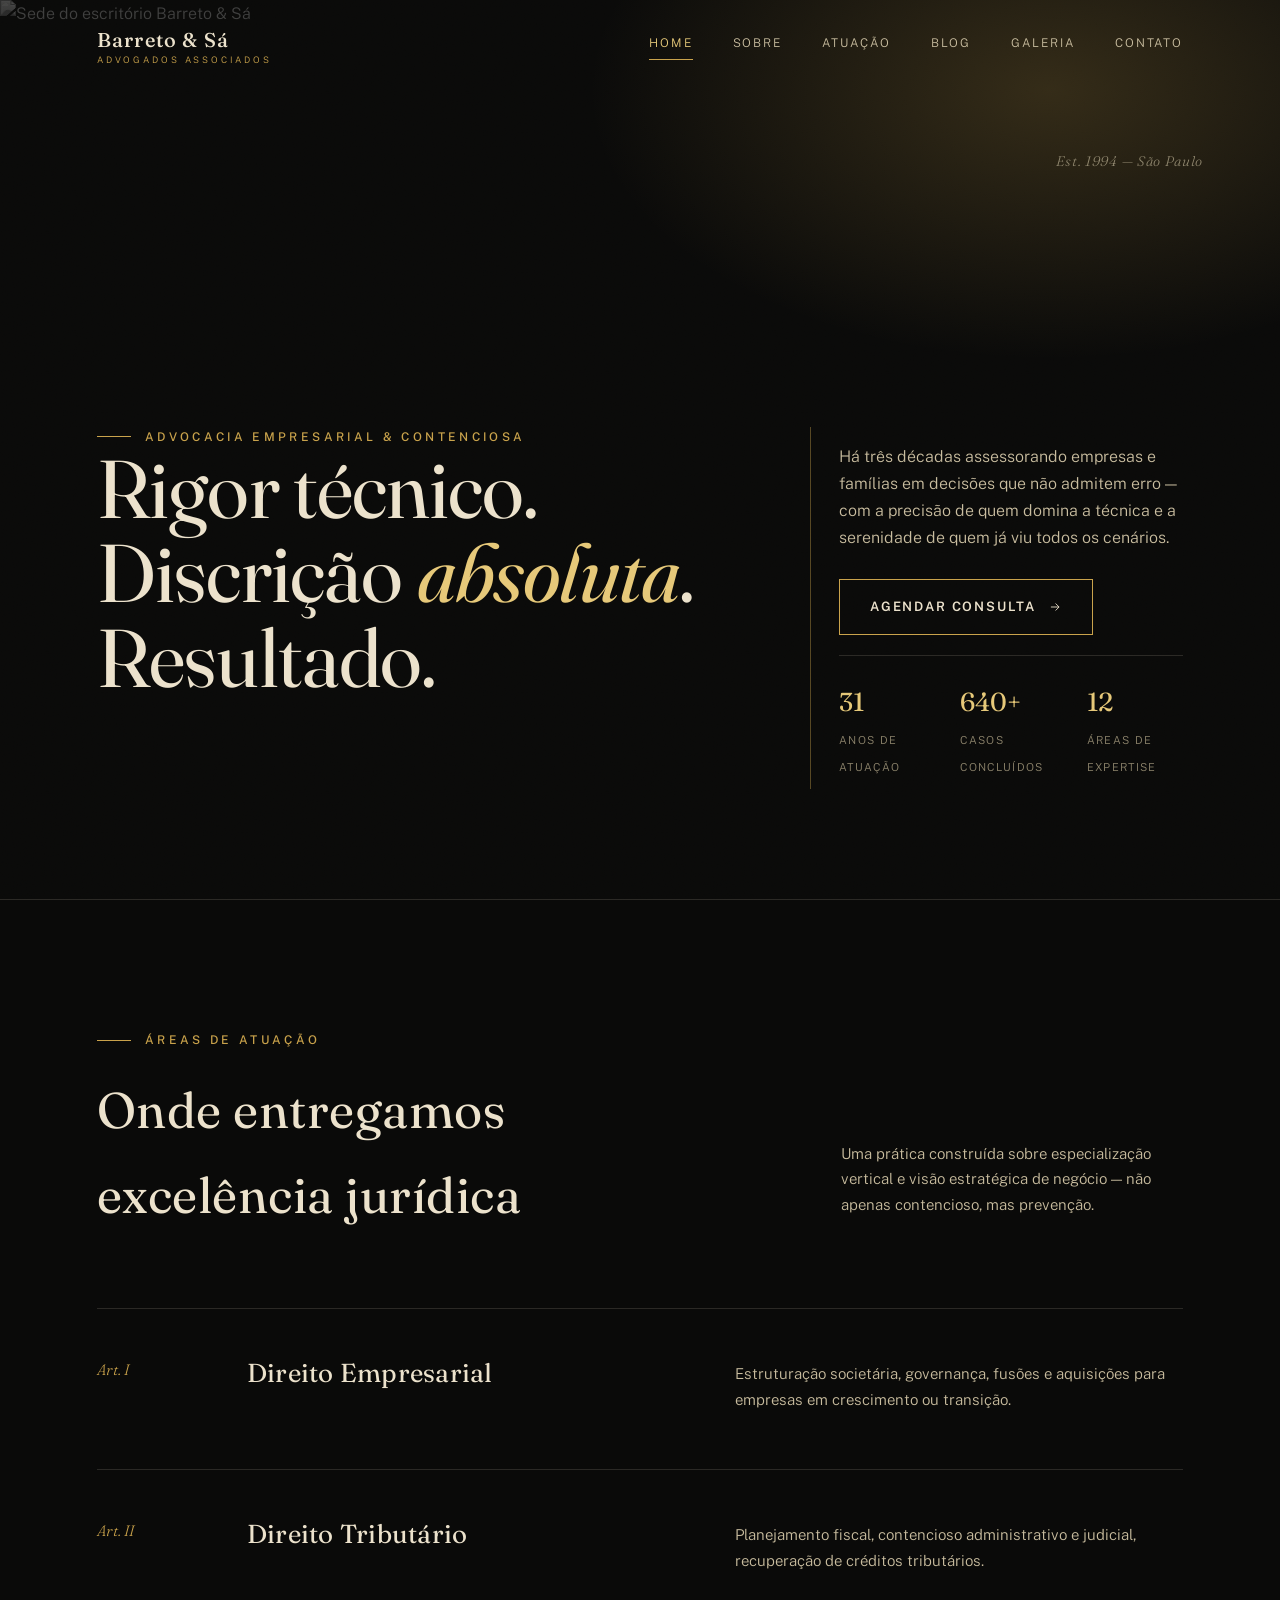
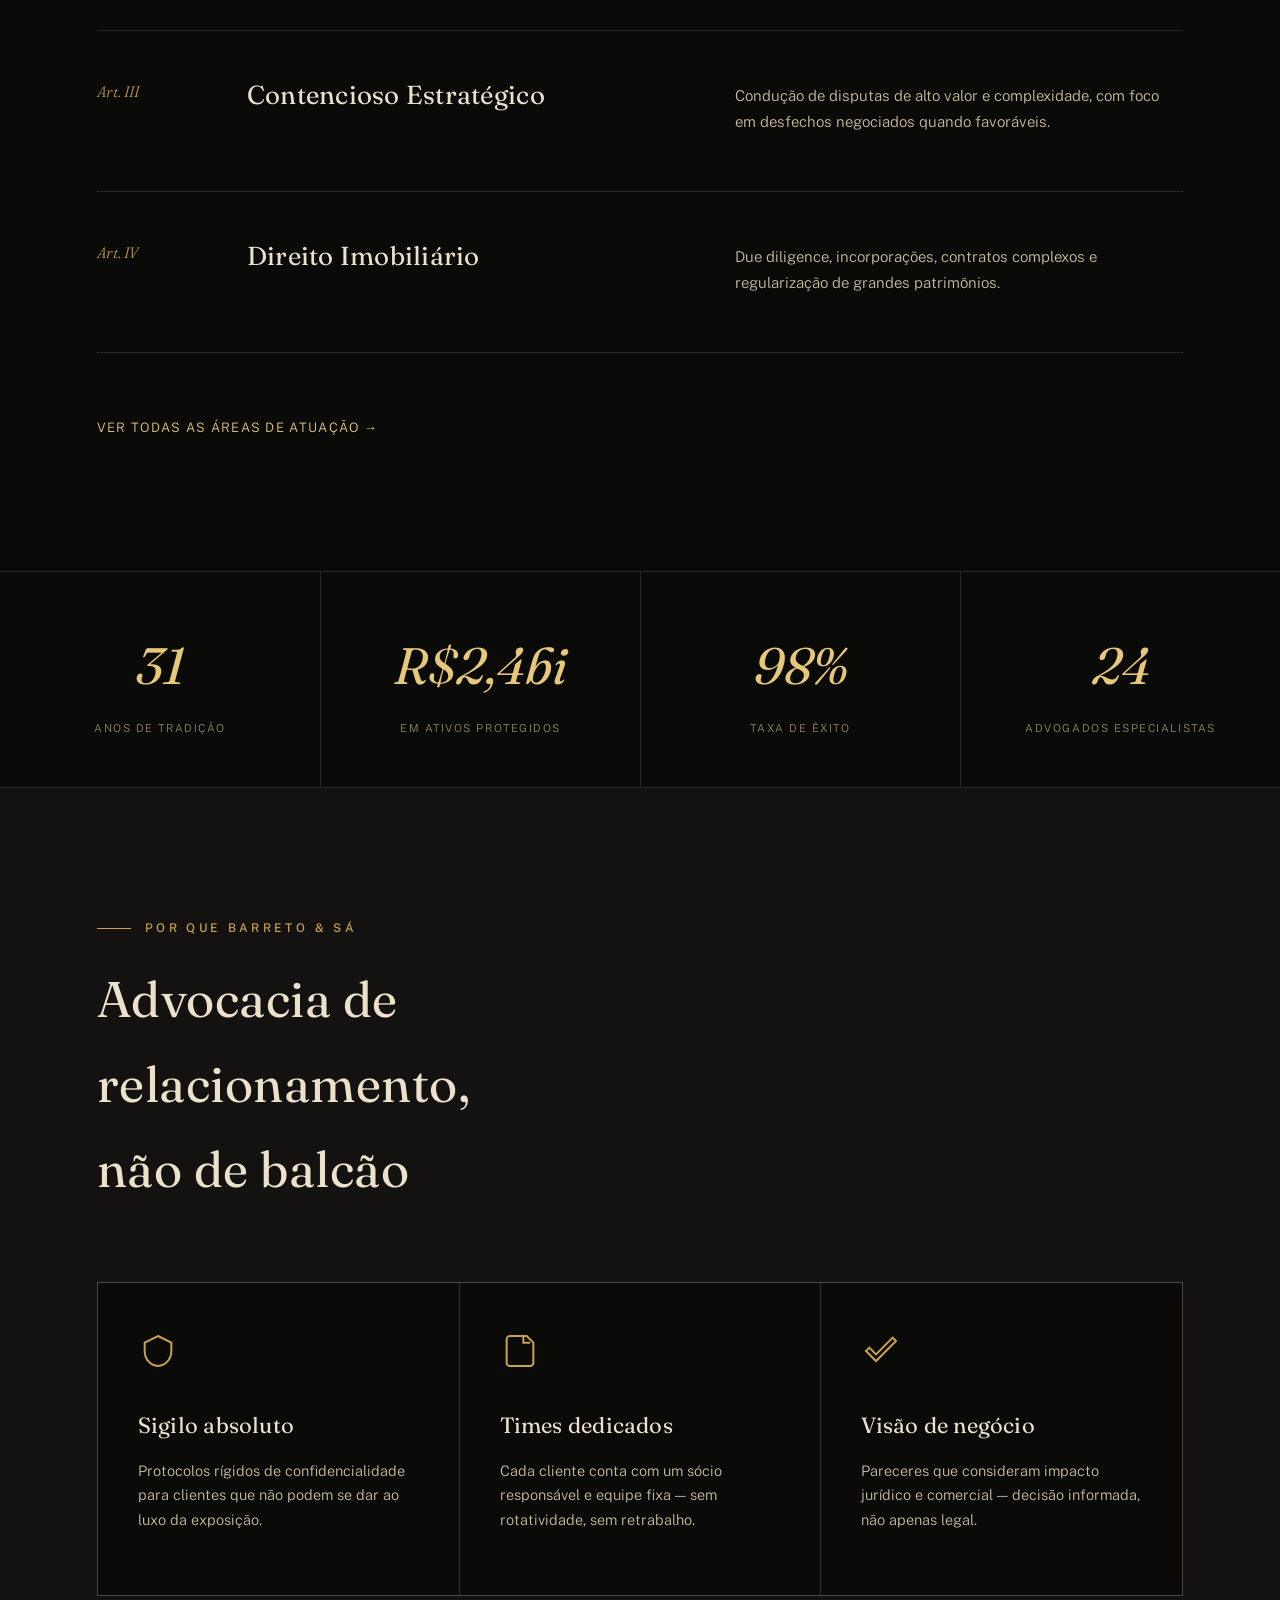
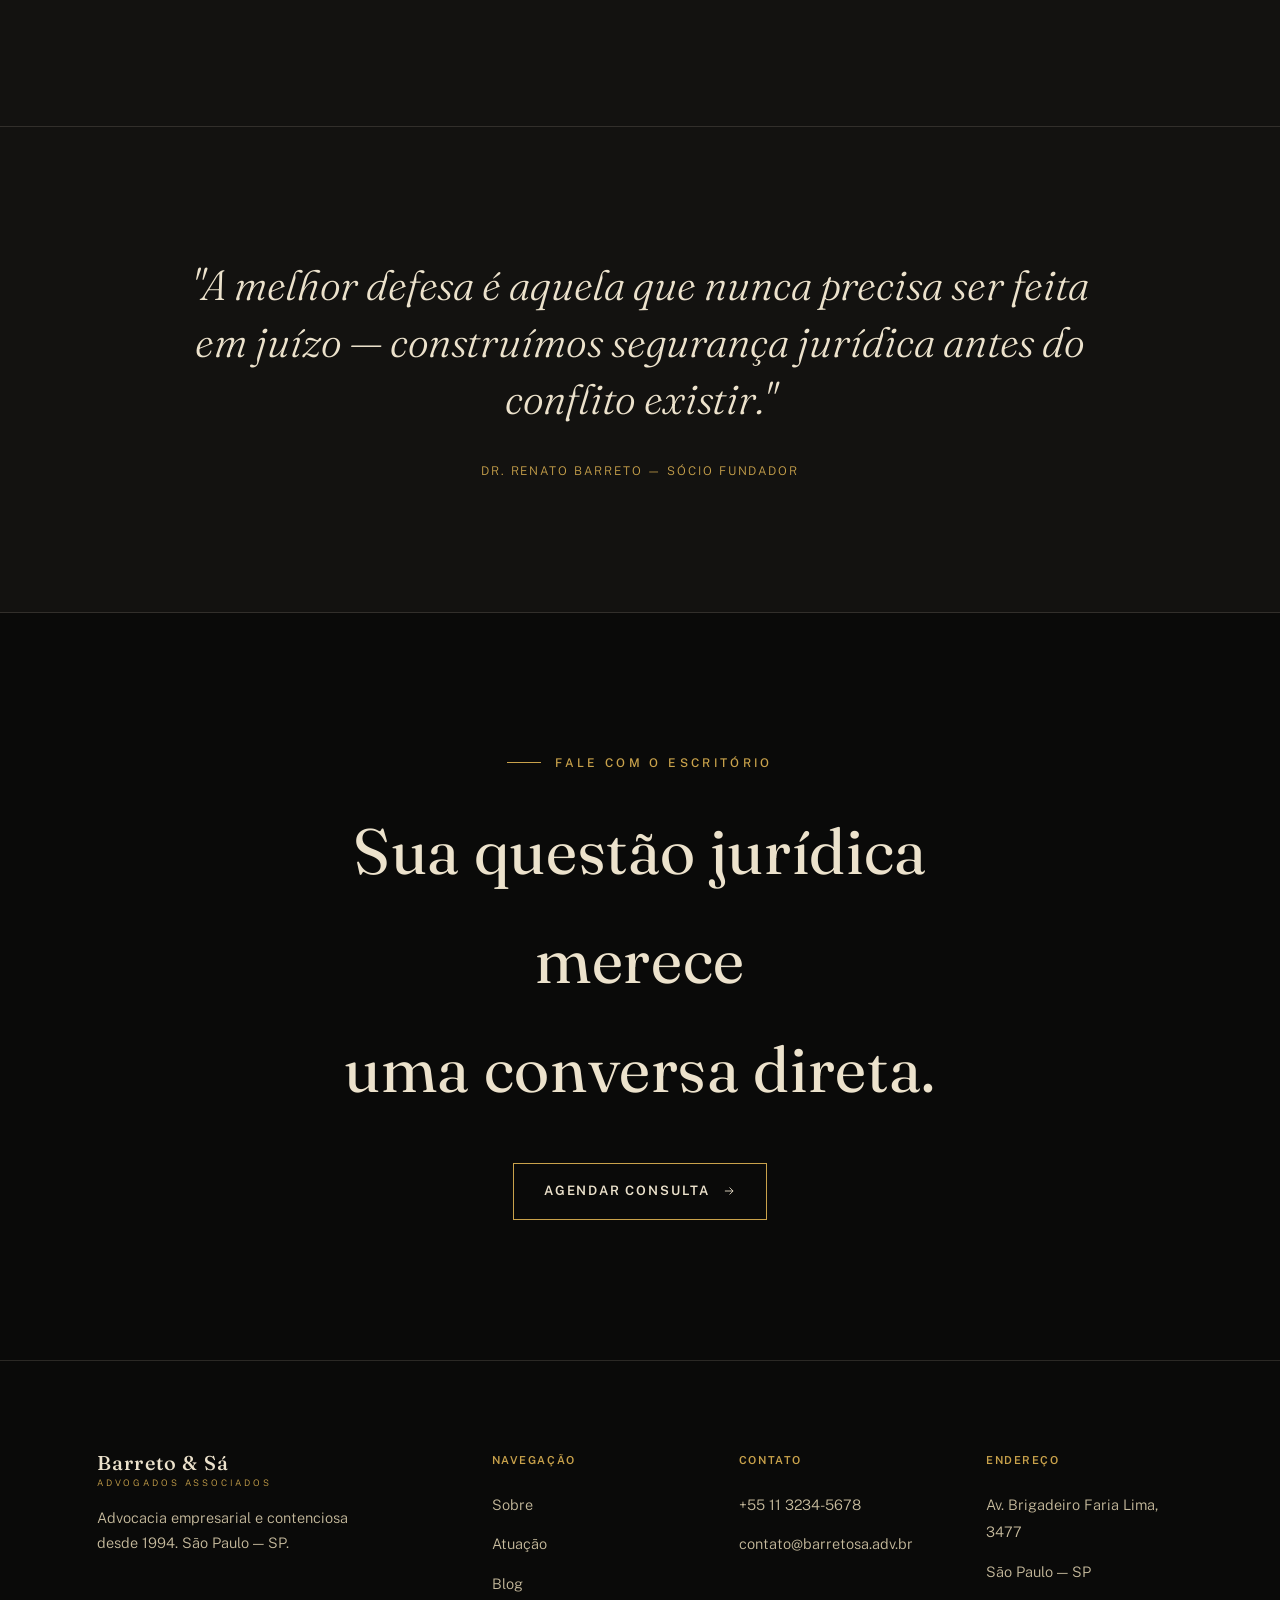
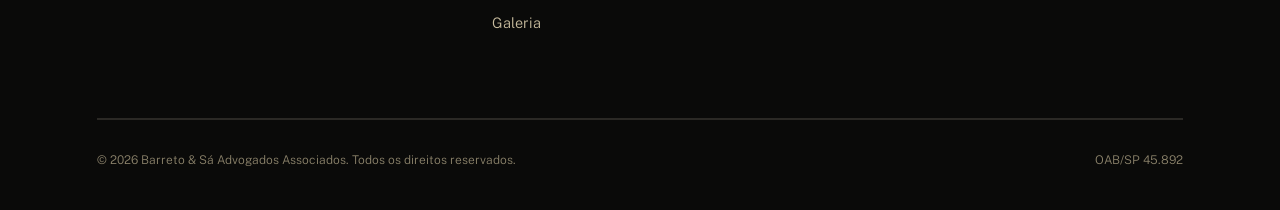
==== commit c65c6d28: "Add real photo placeholders and 3 lighter layout concepts Replace empty gradient blocks with real ph" ====
--- a/site/index.html
+++ b/site/index.html
@@ -41,6 +41,9 @@
 <main>
 
   <section class="hero">
+    <div class="hero-bg">
+      <img src="https://picsum.photos/seed/barretosa-office/1800/1200" alt="Sede do escritório Barreto & Sá">
+    </div>
     <span class="hero-index">Est. 1994 — São Paulo</span>
     <div class="container">
       <div>
--- a/site/assets/css/style.css
+++ b/site/assets/css/style.css
@@ -257,19 +257,24 @@
   position:relative;
   padding-top:160px;
   padding-bottom:110px;
-  background:
-    radial-gradient(ellipse 60% 50% at 82% 10%, rgba(201,162,75,.14), transparent 60%),
-    linear-gradient(180deg,#0a0a09 0%, #131210 100%);
   border-bottom:1px solid var(--line);
   overflow:hidden;
 }
-.hero::after{
-  content:"";
-  position:absolute;
-  right:-10%; top:-20%;
-  width:60%; height:140%;
-  background:linear-gradient(160deg, transparent 40%, rgba(201,162,75,.05) 50%, transparent 60%);
-  pointer-events:none;
+.hero-bg{
+  position:absolute; inset:0;
+  z-index:0;
+}
+.hero-bg img{
+  width:100%; height:100%;
+  object-fit:cover;
+  filter:grayscale(1) contrast(1.1) brightness(.55);
+}
+.hero-bg::after{
+  content:"";
+  position:absolute; inset:0;
+  background:
+    radial-gradient(ellipse 60% 50% at 82% 10%, rgba(201,162,75,.22), transparent 60%),
+    linear-gradient(180deg, rgba(10,10,9,.55) 0%, rgba(10,10,9,.92) 100%);
 }
 .hero .container{
   display:grid;
@@ -282,6 +287,7 @@
 .hero-index{
   position:absolute;
   top:150px; right:var(--gutter);
+  z-index:2;
   font-family:var(--serif);
   font-style:italic;
   font-size:14px;
@@ -551,6 +557,33 @@
 }
 [data-reveal].is-visible{ opacity:1; transform:none; }
 
+/* ---------------- photography (duotone) ---------------- */
+.photo{
+  position:relative;
+  overflow:hidden;
+  background:var(--ink-elev);
+}
+.photo img{
+  width:100%; height:100%;
+  object-fit:cover;
+  filter:grayscale(1) contrast(1.08) brightness(.95);
+  display:block;
+}
+.photo::before{
+  content:"";
+  position:absolute; inset:0;
+  background:linear-gradient(155deg, rgba(10,10,9,.72) 10%, rgba(184,134,59,.38) 100%);
+  mix-blend-mode:multiply;
+  z-index:1;
+}
+.photo::after{
+  content:"";
+  position:absolute; inset:0;
+  border:1px solid var(--line-strong);
+  pointer-events:none;
+  z-index:2;
+}
+
 /* ---------------- sobre page ---------------- */
 .timeline{ position:relative; padding-left:40px; }
 .timeline::before{
@@ -577,10 +610,21 @@
 .partner-card:last-child{ border-bottom:1px solid var(--line); }
 .partner-photo{
   width:150px; height:180px; flex-shrink:0;
-  background:linear-gradient(155deg,var(--ink-elev),var(--ink-soft));
+  position:relative;
+  overflow:hidden;
   border:1px solid var(--line-strong);
-  display:flex; align-items:center; justify-content:center;
-  font-family:var(--serif); font-style:italic; color:var(--gold); font-size:13px;
+}
+.partner-photo img{
+  width:100%; height:100%;
+  object-fit:cover;
+  filter:grayscale(1) contrast(1.1) brightness(.95);
+  display:block;
+}
+.partner-photo::before{
+  content:"";
+  position:absolute; inset:0;
+  background:linear-gradient(160deg, rgba(10,10,9,.55) 10%, rgba(184,134,59,.4) 100%);
+  mix-blend-mode:multiply;
 }
 .partner-card h3{ font-size:24px; }
 .partner-card .role{ color:var(--gold); font-size:12px; letter-spacing:.1em; text-transform:uppercase; margin:8px 0 16px; }
@@ -655,12 +699,22 @@
 }
 .post-thumb{
   aspect-ratio:4/5;
-  background:
-    linear-gradient(155deg, rgba(201,162,75,.18), transparent 60%),
-    linear-gradient(200deg,#1b1916,#0a0a09);
   border:1px solid var(--line-strong);
   position:relative;
   overflow:hidden;
+}
+.post-thumb img{
+  width:100%; height:100%;
+  object-fit:cover;
+  filter:grayscale(1) contrast(1.08) brightness(.95);
+  display:block;
+}
+.post-thumb::before{
+  content:"";
+  position:absolute; inset:0;
+  background:linear-gradient(155deg, rgba(10,10,9,.68) 10%, rgba(184,134,59,.36) 100%);
+  mix-blend-mode:multiply;
+  z-index:1;
 }
 .post-thumb::after{
   content:attr(data-tag);
@@ -670,6 +724,7 @@
   border:1px solid var(--line-strong);
   padding:8px 14px;
   background:rgba(10,10,9,.6);
+  z-index:2;
 }
 .post-meta{
   display:flex; gap:18px; align-items:center;
@@ -722,16 +777,24 @@
   position:relative;
   overflow:hidden;
   cursor:pointer;
-  background:linear-gradient(160deg,var(--ink-elev),#0a0a09);
   border:1px solid var(--line);
 }
+.gallery-item img{
+  position:absolute; inset:0;
+  width:100%; height:100%;
+  object-fit:cover;
+  filter:grayscale(1) contrast(1.1) brightness(.92);
+  transition:transform .6s cubic-bezier(.16,1,.3,1);
+}
+.gallery-item:hover img{ transform:scale(1.06); }
 .gallery-item.tall{ grid-row:span 2; }
 .gallery-item.wide{ grid-column:span 2; }
 .gallery-item::before{
   content:"";
   position:absolute; inset:0;
-  background:radial-gradient(circle at 30% 20%, rgba(201,162,75,.22), transparent 60%);
-  opacity:.7;
+  background:linear-gradient(165deg, rgba(10,10,9,.5) 10%, rgba(184,134,59,.4) 100%);
+  mix-blend-mode:multiply;
+  opacity:.85;
   transition:opacity .5s ease;
 }
 .gallery-item::after{
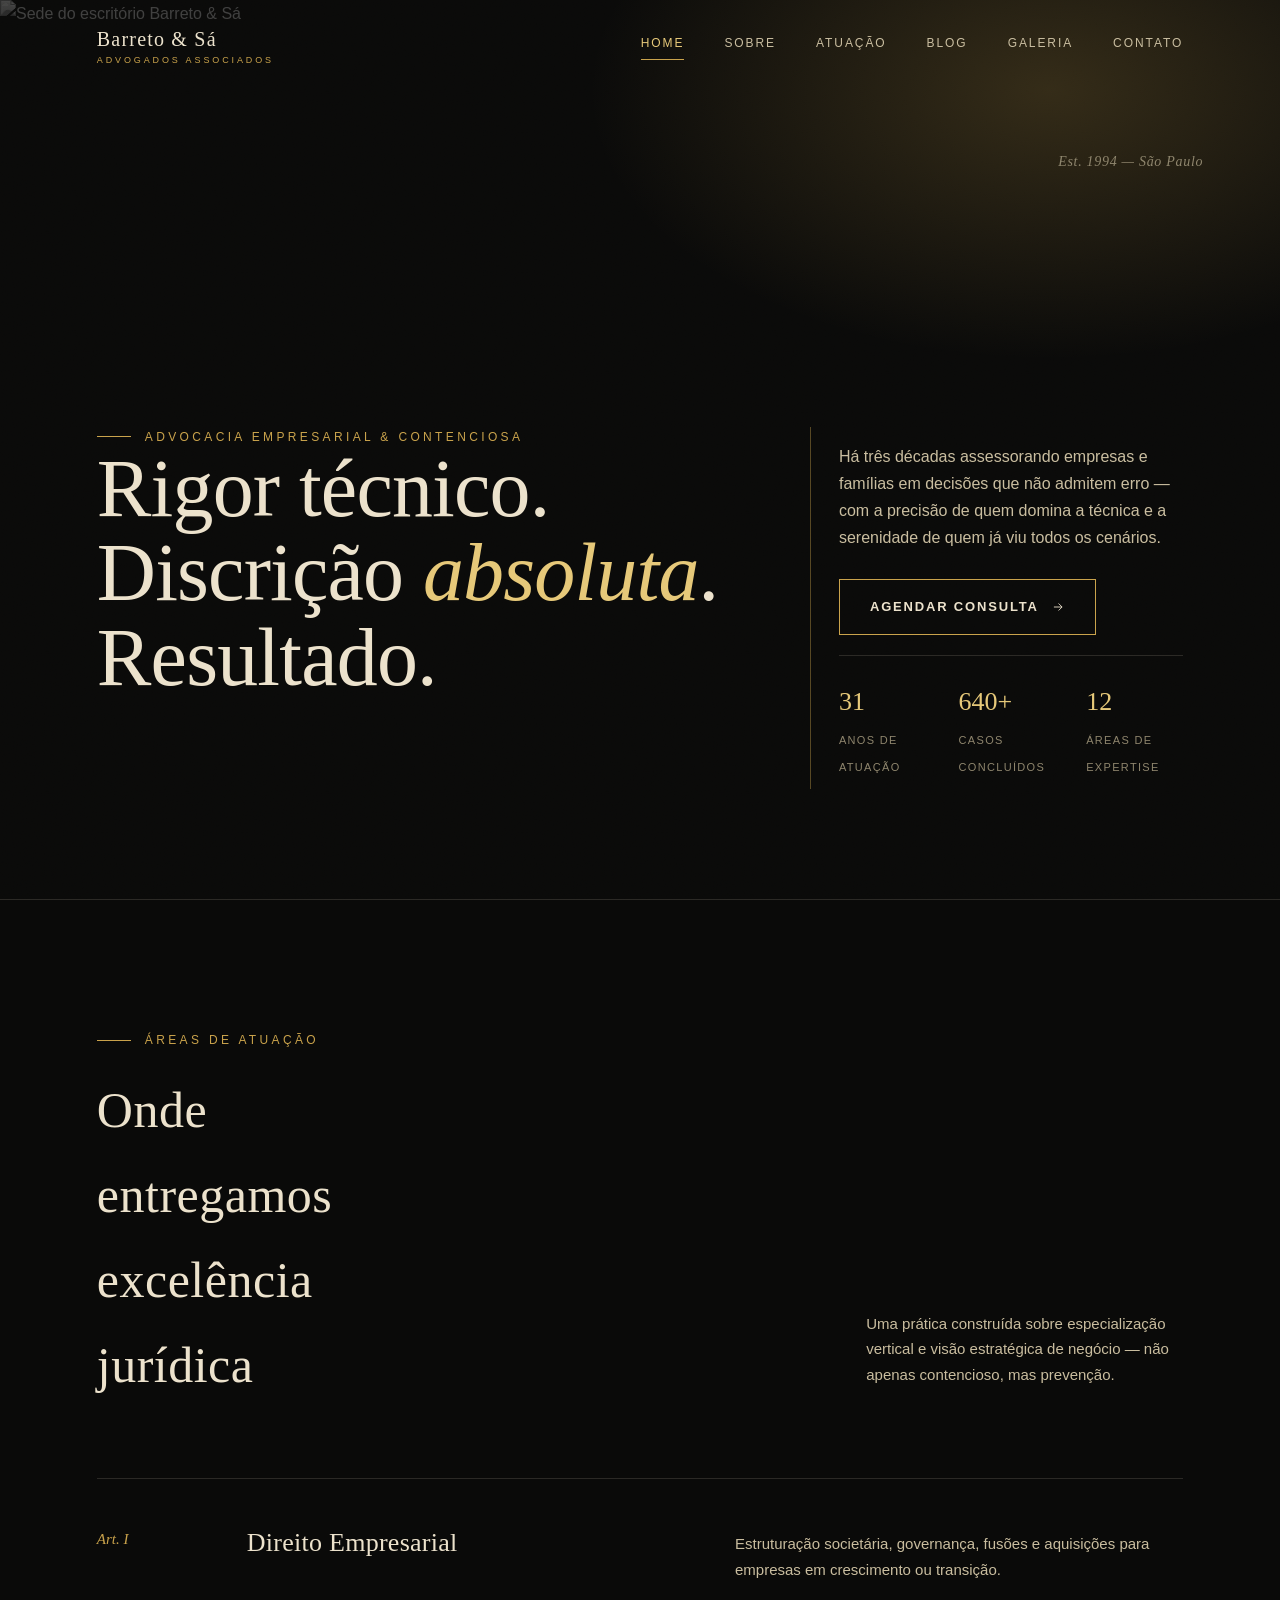
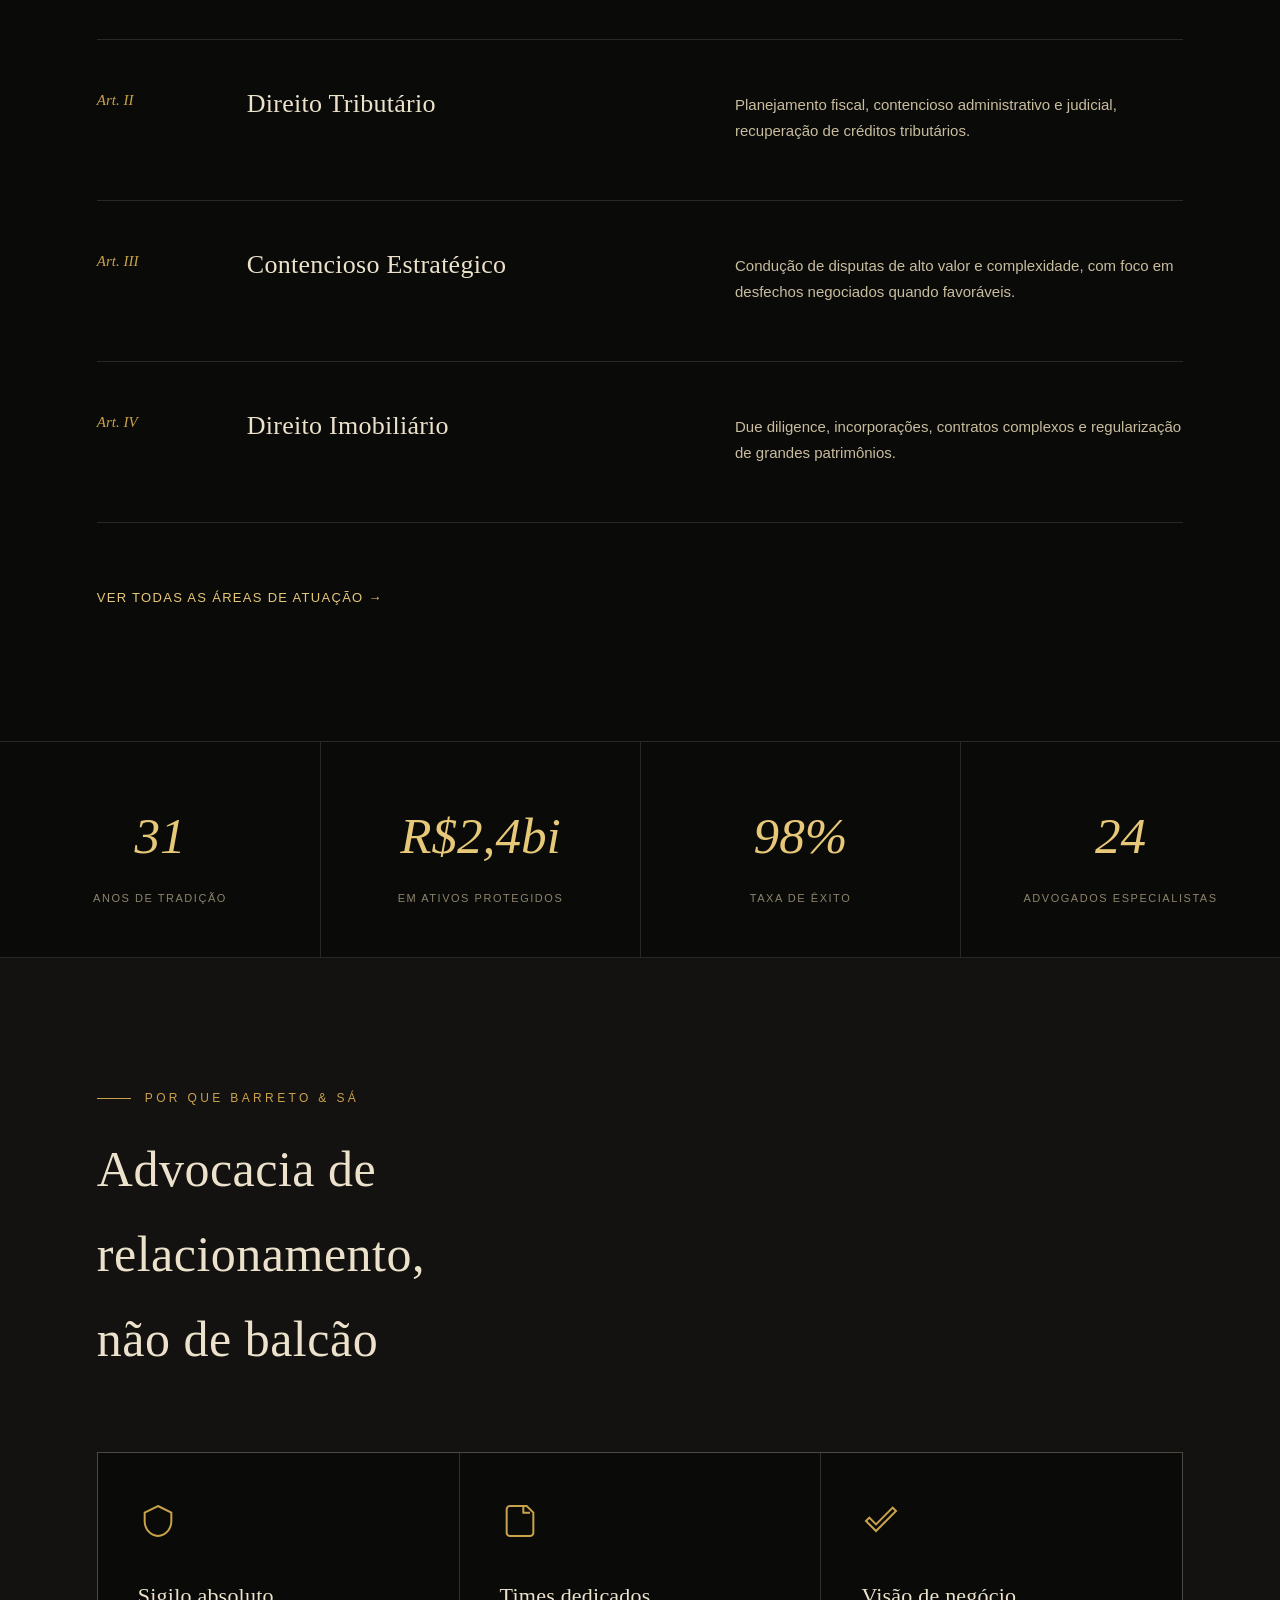
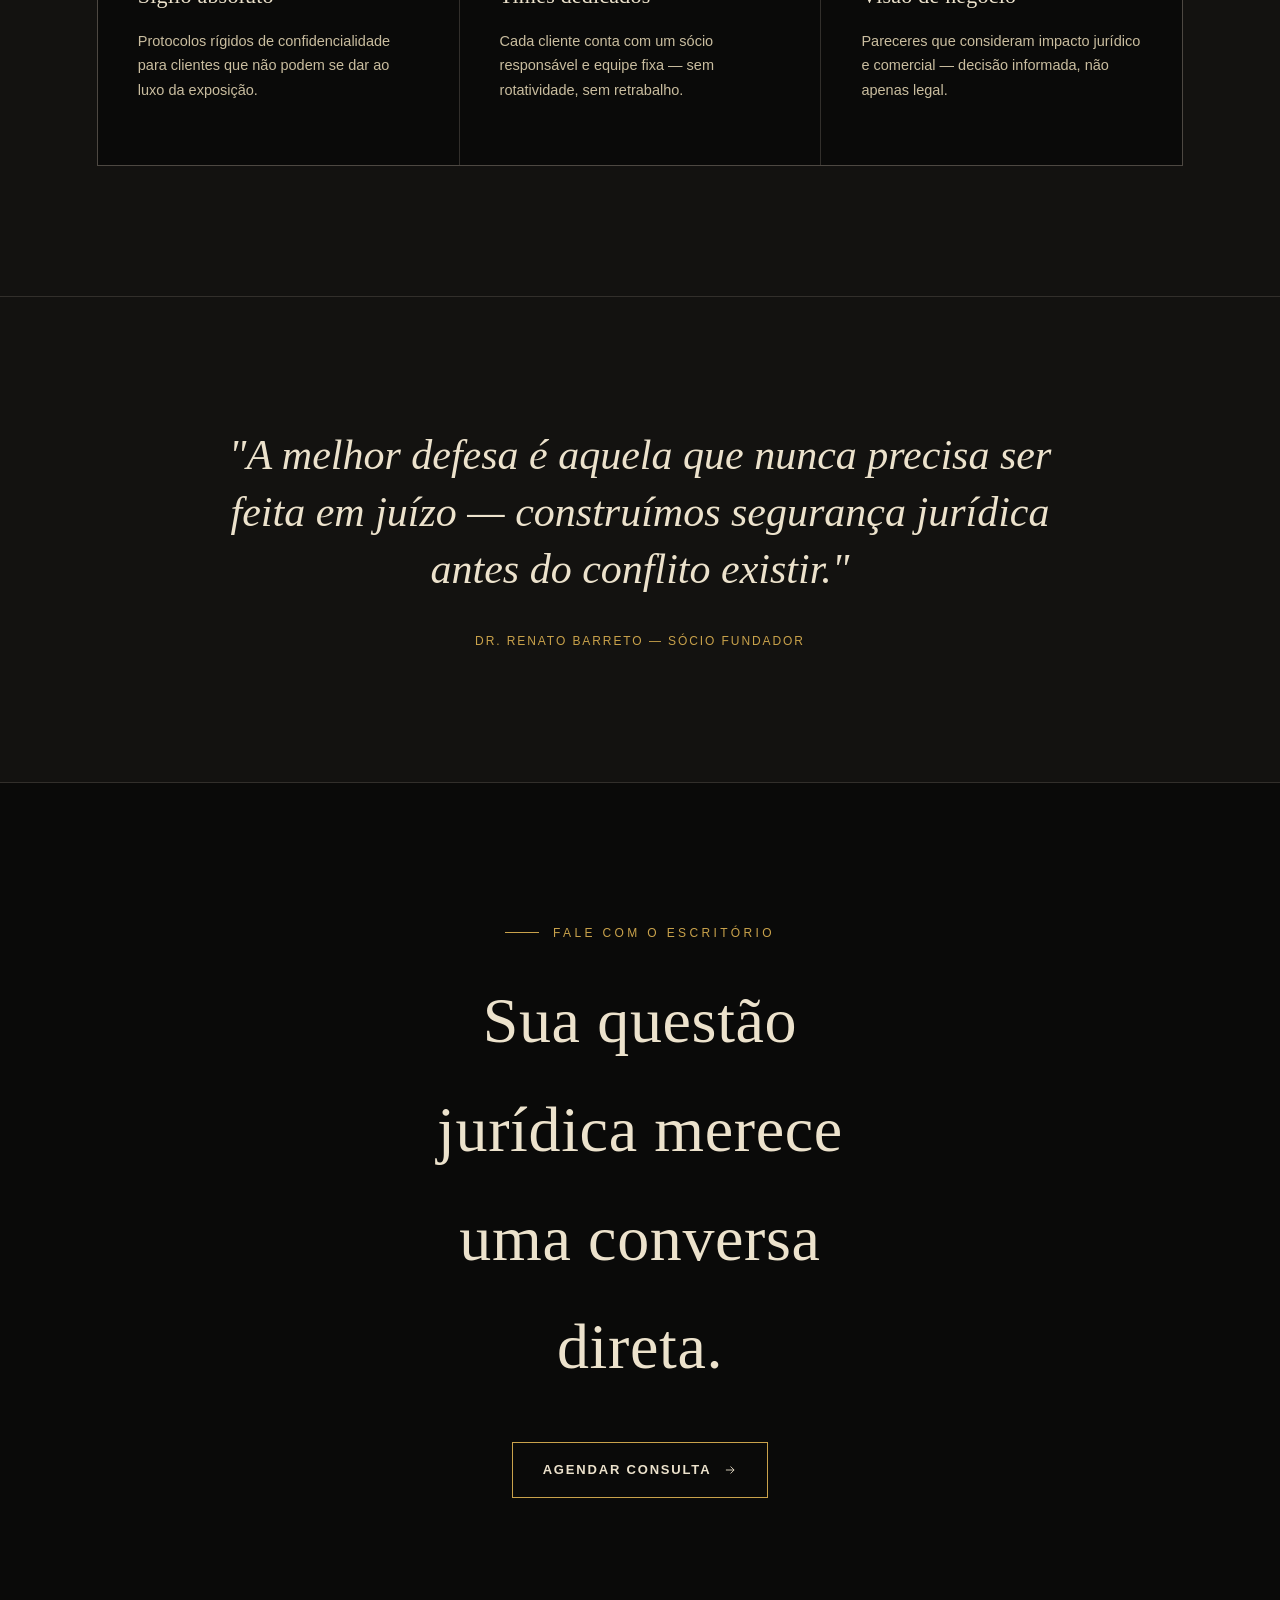
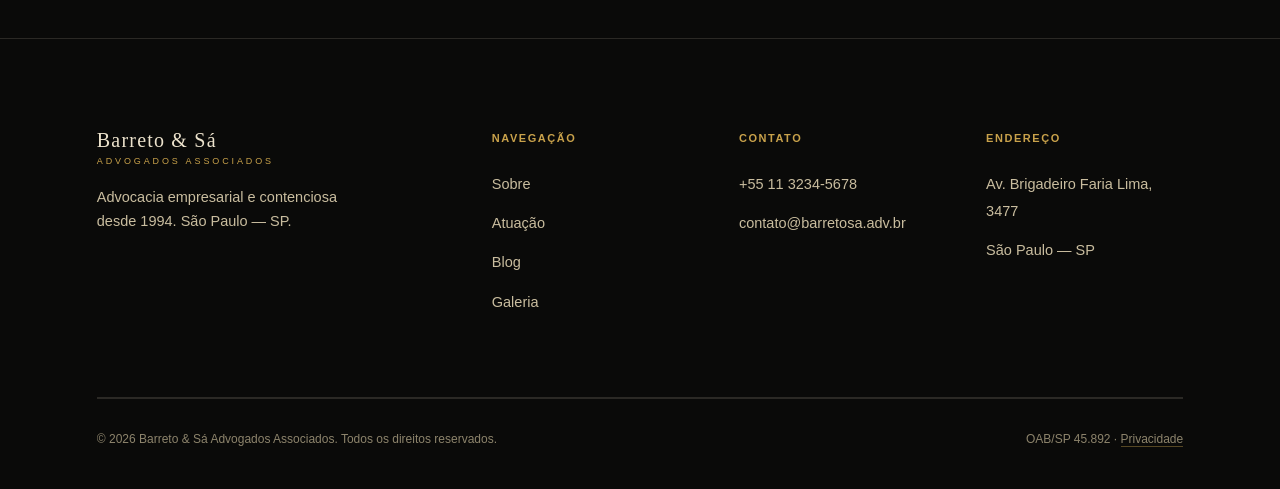
==== commit 2c9dc071: "Improve copy, SEO, and security across the site - Palette: drop the wine accent from the power conce" ====
--- a/site/index.html
+++ b/site/index.html
@@ -3,8 +3,40 @@
 <head>
 <meta charset="UTF-8">
 <meta name="viewport" content="width=device-width, initial-scale=1.0">
-<title>Barreto &amp; Sá Advogados — Advocacia Empresarial e Contenciosa</title>
-<meta name="description" content="Escritório de advocacia especializado em direito empresarial, tributário e contencioso estratégico. Tradição, rigor técnico e discrição.">
+<title>Barreto &amp; Sá Advogados — Advocacia Empresarial e Contenciosa em São Paulo</title>
+<meta name="description" content="Escritório de advocacia empresarial e contenciosa em São Paulo desde 1994. Direito societário, tributário, imobiliário e contencioso estratégico para empresas e famílias.">
+<meta name="robots" content="index, follow">
+<link rel="canonical" href="https://www.barretosa.adv.br/">
+<meta property="og:type" content="website">
+<meta property="og:site_name" content="Barreto & Sá Advogados">
+<meta property="og:title" content="Barreto & Sá Advogados — Advocacia Empresarial e Contenciosa">
+<meta property="og:description" content="Três décadas assessorando empresas e famílias em decisões que não admitem erro.">
+<meta property="og:url" content="https://www.barretosa.adv.br/">
+<meta property="og:locale" content="pt_BR">
+<meta name="twitter:card" content="summary">
+<meta http-equiv="Content-Security-Policy" content="default-src 'self'; img-src 'self' https://picsum.photos data:; style-src 'self' 'unsafe-inline' https://fonts.googleapis.com; font-src https://fonts.gstatic.com; script-src 'self'; base-uri 'self'; form-action 'self'">
+<meta http-equiv="Referrer-Policy" content="strict-origin-when-cross-origin">
+<meta name="theme-color" content="#0a0a09">
+<script type="application/ld+json">
+{
+  "@context": "https://schema.org",
+  "@type": "LegalService",
+  "name": "Barreto & Sá Advogados Associados",
+  "foundingDate": "1994",
+  "address": {
+    "@type": "PostalAddress",
+    "streetAddress": "Av. Brigadeiro Faria Lima, 3477",
+    "addressLocality": "São Paulo",
+    "addressRegion": "SP",
+    "postalCode": "04538-133",
+    "addressCountry": "BR"
+  },
+  "telephone": "+55-11-3234-5678",
+  "email": "contato@barretosa.adv.br",
+  "areaServed": "BR",
+  "knowsAbout": ["Direito Empresarial", "Direito Tributário", "Contencioso Estratégico", "Direito Imobiliário"]
+}
+</script>
 <link rel="stylesheet" href="assets/css/style.css">
 </head>
 <body>
@@ -192,7 +224,7 @@
     <hr class="rule">
     <div class="footer-bottom">
       <span>© 2026 Barreto &amp; Sá Advogados Associados. Todos os direitos reservados.</span>
-      <span>OAB/SP 45.892</span>
+      <span>OAB/SP 45.892 &middot; <a href="privacidade.html" style="color:inherit;border-bottom:1px solid var(--line-strong)">Privacidade</a></span>
     </div>
   </div>
 </footer>
